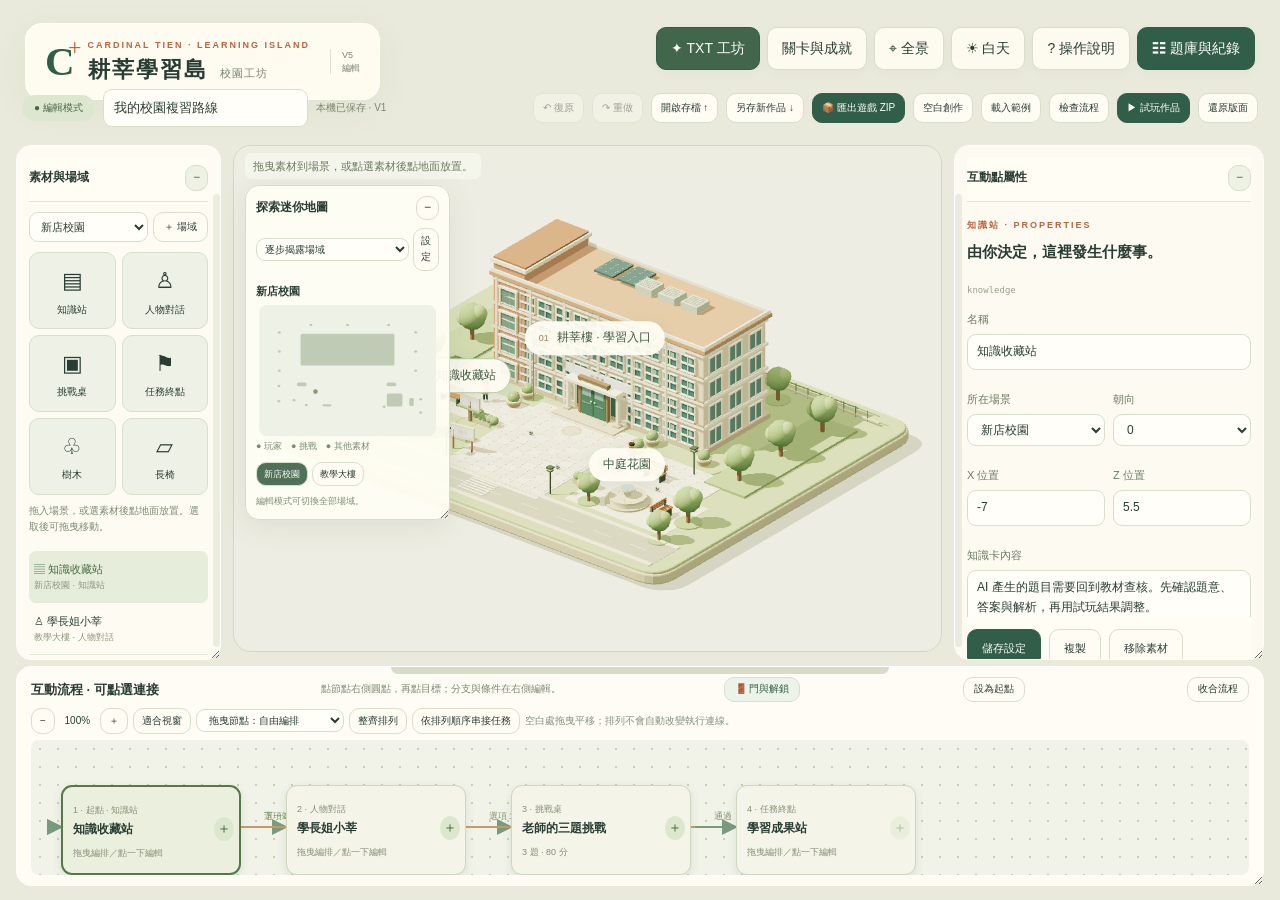
==== index.html @ d15664de "Publish V5 editor with 3D doors, TXT workshop and offline student ZIP export" ====
<!doctype html><html lang="zh-Hant"><head><meta charset="utf-8"><meta name="viewport" content="width=device-width,initial-scale=1"><meta name="theme-color" content="#e9eadb"><title>耕莘學習島 · 互動編輯器 V5</title><link rel="stylesheet" href="style.css?v=5.0"><script type="importmap">{"imports":{"three":"./vendor/three.module.js"}}</script><link rel="stylesheet" href="author.css?v=5.0"><link rel="stylesheet" href="workshop.css?v=5.0"><link rel="stylesheet" href="studio.css?v=5.0"></head><body>
<div id="world" aria-label="可探索的立體校園"></div><div id="loading"><div class="load-logo">C<span>+</span></div><p>正在打開你的校園…</p><small>建構場景、光影與學習空間</small></div>
<header class="brand glass"><span class="emblem">C<span>+</span></span><div><p class="eyebrow">CARDINAL TIEN · LEARNING ISLAND</p><h1>耕莘學習島<span>校園工坊</span></h1></div><span class="version">V5<br>編輯</span></header>
<div class="top-tools"><button id="openTxtTop" class="primary">✦ TXT 工坊</button><button id="openJourney">關卡與成就</button><button id="home" title="重設鏡頭">⌖ <span>全景</span></button><button id="day" title="切換白天與黃昏">☀ <span>白天</span></button><button id="help">? <span>操作說明</span></button><button id="togglePanel" class="dark">☷ <span>題庫與紀錄</span></button></div>
<div class="scene-title"><span id="placeCode">01 / XINDIAN CAMPUS</span><h2 id="placeTitle">在熟悉的校園，<br>發現新的自己。</h2><p id="placeNote">走進耕莘樓，開始今天的三題挑戰。</p></div>
<div id="labels" aria-hidden="true"></div>
<section class="mission glass"><div class="mission-top"><span class="eyebrow">TODAY’S QUEST</span><span class="dot"></span><small id="saveState">本機保存</small></div><h3 id="missionTitle">第一站 · 耕莘樓</h3><p id="missionText">移動到校舍前的入口光圈，進入學習空間。</p><div class="steps"><span id="step1" class="on">01 探索</span><i></i><span id="step2">02 練習</span><i></i><span id="step3">03 回饋</span></div><button id="navigate" class="primary wide">帶我到校舍入口 <span>↗</span></button><div id="indoorStops" class="row hidden" style="margin-top:8px"><button id="goSenior">前往學長姐</button><button id="goShelf">前往收藏櫃</button></div></section>
<div class="bottom-bar glass"><span id="worldStatus"><b class="green-dot"></b> 校園廣場</span><span class="desktop">點地面移動 · 拖曳旋轉 · 滾輪縮放</span><button id="back" class="hidden">← 返回校園</button><button id="focusPlayer" title="跟隨人物">◎ 跟隨</button></div>
<div class="scene-disclaimer">新店校區風格化示意 · 校舍外觀與室內非實測重建</div>
<div class="dpad" aria-label="方向控制"><button data-dir="up" aria-label="往前走">↑</button><div><button data-dir="left" aria-label="往左走">←</button><button data-dir="down" aria-label="往後走">↓</button><button data-dir="right" aria-label="往右走">→</button></div></div>
<div id="interaction" class="glass hidden"><div><span class="eyebrow" id="interactType">CAMPUS ENTRANCE</span><h3 id="interactTitle">耕莘樓</h3><p id="interactDesc">準備開始今天的學習？</p></div><button id="interact" class="primary">進入學習空間 →</button></div>
<aside id="panel" class="hidden"><div class="panel-head"><div><p class="eyebrow">YOUR LEARNING STUDIO</p><h2>讓知識，有自己的模樣。</h2></div><button id="closePanel" aria-label="關閉題庫工坊">×</button></div><div class="tabs"><button data-tab="bank" class="active">我的題庫</button><button data-tab="import">匯入資料</button><button data-tab="records">學習紀錄</button></div>
<div class="panel-content"><section data-page="bank"><div class="bank-summary"><span><strong id="qCount">3</strong> 道收藏題目</span><small id="revision">VERSION 1</small></div><div class="note">題庫與試玩共用資料。TXT 工坊可指定各關題庫範圍、題數與成就；不足時會提醒補齊。</div><div class="row"><button id="addQuestion" class="primary">＋ 新增題目</button><button id="exportBank">匯出題庫 JSON</button></div><div id="questions"></div><div class="settings"><h3>挑戰設定</h3><label class="check"><input type="checkbox" id="allowHints" checked> 開放學長姐提示</label><label>通關分數<select id="passing"><option>60</option><option selected>80</option><option>100</option></select></label><label>出題難度<select id="level"><option value="0">全部題目</option><option value="1">1 · 概念辨識</option><option value="2">2 · 情境應用</option><option value="3">3 · 綜合判斷</option></select></label><small>每個挑戰點的題數、難度與門檻請在場景屬性設定。</small></div><button id="exportAll" class="wide">下載題庫與答題紀錄</button><label class="upload" for="restoreFile">還原題庫與答題紀錄<small>題庫與答題專用；場景與流程請用左側完整作品 JSON</small><input type="file" id="restoreFile" accept=".json"></label></section>
<section data-page="import" class="hidden"><h3>帶上你自己的教材。</h3><p class="muted">匯入題庫文字、JSON、DOCX 或文字型 PDF，先預覽確認，再加入或替換。</p><label class="upload" for="importFile"><span>↥</span>選擇檔案<small>TXT · JSON · DOCX · 文字型 PDF ／ 最大 15 MB</small><input type="file" id="importFile" accept=".txt,.json,.docx,.pdf"></label><label>貼上題庫或擷取文字<textarea id="rawText" placeholder="題目：…&#10;A. …&#10;B. …&#10;C. …&#10;D. …&#10;答案：B&#10;解析：…&#10;提示：…&#10;難度：1&#10;來源：教材第幾頁"></textarea></label><div class="row"><button id="parse" class="primary">解析並預覽</button><button id="fillSample">格式範例</button><button id="copyPrompt">AI 命題指令</button></div><p id="importMessage" role="status"></p><div class="note">只擷取文字，不會自動理解任意講義。可把教材與命題指令貼到 Gemini／ChatGPT，查核結果後再匯入。本版未連 AI API；中文 [題目] TXT 可直接讀取。掃描 PDF 需先 OCR。</div><div id="importPreview"></div><div id="importActions" class="hidden"><label>加入方式<select id="importMode"><option value="append">保留原題並加入</option><option value="replace">替換目前題庫（保留歷程）</option></select></label><button id="applyImport" class="primary wide">確認匯入</button></div></section>
<section data-page="records" class="hidden"><h3>每一次練習，都有留下。</h3><p class="muted">顯示目前作品的逐題結果、來源與提示使用。歷史回合保留當時題目版本；其他作品歷程仍在完整備份中。</p><button id="exportCSV">下載逐題紀錄 CSV</button><div id="records"></div><div class="note">紀錄只存本機瀏覽器，尚未連接 Google 試算表；請定期下載完整備份。</div></section></div></aside>
<dialog id="welcome"><button class="dialog-close" id="closeHelp" aria-label="關閉操作說明">×</button><span class="eyebrow">WELCOME TO YOUR CAMPUS</span><h2>把複習，變成一場探索。</h2><p>這是一段立體校園試玩：走進一棟校舍、向學長姐求助，再完成自己的三題挑戰。</p><div class="help-grid"><div><b>01　移動</b><p>點選地面，人物會繞開校舍與障礙物。也可用方向鍵或 WASD。</p></div><div><b>02　探索</b><p>走近入口或互動點，按畫面按鈕或 E 鍵開始互動。</p></div><div><b>03　創作</b><p>打開「題庫工坊」，匯入或修改題目，再回場景試玩。</p></div><div><b>04　看見成果</b><p>逐題查看解析，完成後取得成績與學習紀錄。</p></div></div><p class="muted small">滑鼠拖曳可旋轉，滾輪縮放。範例題為 AI 學習素養示範，非正式護理評量。校舍為風格化示意，尚未加入現況照片。</p><button id="begin" class="primary wide">開始探索校園 →</button></dialog>
<dialog id="quizDialog"><div id="quizContent"></div></dialog>
<dialog id="questionDialog"><button id="cancelQuestion" class="dialog-close" aria-label="取消編輯">×</button><span class="eyebrow">QUESTION WORKSHOP</span><h2>編輯一份好問題。</h2><form id="questionForm"><label>題庫分類<input id="editBank" maxlength="100" value="未分類"></label><label>題目<textarea id="editText" required></textarea></label><div id="editOptions" class="options-grid"></div><div class="options-grid"><label>正確答案<select id="editAnswer"><option>A</option><option>B</option><option>C</option><option>D</option></select></label><label>難度<select id="editDifficulty"><option value="1">1 · 概念辨識</option><option value="2">2 · 情境應用</option><option value="3">3 · 綜合判斷</option></select></label></div><label>答案解析<textarea id="editExplanation" required></textarea></label><label>學長姐提示<input id="editHint"></label><label>教材來源／頁碼<input id="editSource"></label><p id="editError" role="status" class="error"></p><button class="primary wide" type="submit">儲存題目</button></form></dialog>
<div id="toast" role="status" class="hidden"></div>
<script type="module" src="ui.js?v=5.0"></script></body></html>
---- style.css ----
@import url('data:text/css,');
:root{--ink:#293d34;--green:#315e48;--sage:#a8b896;--paper:#fffcf4;--line:#dce0d0;--muted:#788272;--orange:#b86541}*{box-sizing:border-box}body{margin:0;background:#e9eadb;color:var(--ink);font:14px/1.65 'Segoe UI','Microsoft JhengHei',sans-serif;overflow:hidden}button,input,select,textarea{font:inherit}button{border:1px solid #d8ddcc;background:var(--paper);color:var(--ink);padding:9px 14px;border-radius:10px;cursor:pointer;transition:background .18s,transform .18s}button:hover{background:#e9efdf;transform:translateY(-1px)}button:disabled{opacity:.4;cursor:default;transform:none}button:focus-visible{outline:3px solid #d99858;outline-offset:3px}.primary,.dark{background:var(--green);color:#fff;border-color:var(--green)}.primary:hover,.dark:hover{background:#244633}.wide{width:100%;display:flex;justify-content:space-between;align-items:center}.hidden{display:none!important}.glass{background:#fffcf2ed;border:1px solid #ffffffb0;box-shadow:0 8px 40px #3046300d;backdrop-filter:blur(16px)}#world{position:fixed;inset:0}#world canvas{width:100%;height:100%;display:block;touch-action:none}header.brand{position:absolute;top:23px;left:25px;display:flex;align-items:center;gap:13px;padding:15px 19px;border-radius:17px}.emblem{font:700 41px Georgia,serif;color:var(--green);position:relative;line-height:1}.emblem span{font:24px Georgia;position:absolute;right:-7px;top:-7px;color:var(--orange)}h1{font-size:22px;line-height:1.3;letter-spacing:2px;margin:3px 0 0}h1>span{font-size:11px;font-weight:400;letter-spacing:1px;margin-left:12px;color:var(--muted)}h2{font-size:27px;line-height:1.5;margin:12px 0 18px;letter-spacing:.5px}h3{font-size:18px;margin:10px 0}p{margin:8px 0 15px}.eyebrow{font:600 9px/1.5 'Segoe UI',sans-serif;letter-spacing:2px;color:var(--orange);margin:0}.version{font-size:9px;line-height:1.4;color:var(--muted);border-left:1px solid var(--line);padding-left:11px;margin-left:7px}.top-tools{position:absolute;right:25px;top:27px;display:flex;gap:7px}.top-tools button{box-shadow:0 3px 12px #243d2b08;background:#fffcf1ed}.top-tools button.dark{background:var(--green)}.scene-title{position:absolute;left:32px;top:145px;pointer-events:none}.scene-title>span{font:600 10px/1.5 monospace;letter-spacing:2px;color:#849077}.scene-title h2{font-size:30px;line-height:1.5;margin:12px 0 10px;font-weight:500;letter-spacing:3px;text-shadow:0 2px 15px #f9faeb}.scene-title p{color:#6c7e66;font-size:12px}.mission{position:absolute;bottom:105px;left:26px;width:270px;padding:19px;border-radius:16px}.mission-top{display:flex;align-items:center;gap:5px}.mission-top .eyebrow{flex:1}.mission-top small{font-size:10px;color:var(--muted)}.dot,.green-dot{width:5px;height:5px;border-radius:50%;background:#78986b;display:inline-block}.mission h3{font-size:17px;letter-spacing:1px}.mission p{font-size:12px;color:#7e8777;margin-bottom:16px}.steps{display:flex;align-items:center;gap:5px;margin-bottom:17px;font-size:10px;color:#a3ab99}.steps i{height:1px;background:var(--line);flex:1}.steps .on{color:var(--green);font-weight:700}.bottom-bar{position:absolute;bottom:27px;left:50%;transform:translateX(-50%);border-radius:50px;padding:6px 9px 6px 18px;display:flex;align-items:center;gap:17px;white-space:nowrap;font-size:11px}.bottom-bar .desktop{color:var(--muted)}.bottom-bar button{border:0;border-radius:40px;padding:6px 12px;background:#e9eddd;font-size:11px}.scene-disclaimer{position:absolute;bottom:7px;left:27px;color:#76836e;font-size:9px}.label{position:absolute;transform:translate(-50%,-100%);pointer-events:none;white-space:nowrap;background:#fffdf4ee;padding:7px 14px;border-radius:30px;font-size:12px;box-shadow:0 4px 15px #36543c15;color:#3c5842;transition:opacity .3s}.label small{font-size:9px;color:#9b8361;margin-right:5px}.label .status{width:5px;height:5px;border-radius:50%;background:#c99459;display:inline-block;margin-right:6px}#interaction{position:absolute;bottom:100px;left:50%;transform:translateX(-30%);display:flex;align-items:center;gap:25px;padding:16px 22px;border-radius:16px;max-width:600px}#interaction h3{margin:3px 0}#interaction p{font-size:12px;color:var(--muted);margin:0}#interaction button{white-space:nowrap}.dpad{position:absolute;bottom:109px;right:26px;display:flex;flex-direction:column;align-items:center;gap:4px}.dpad div{display:flex;gap:4px}.dpad button{width:37px;height:35px;padding:0;background:#fffcf2b0;color:#667c5f;border-color:#ffffff70}.dpad>button{margin-bottom:0}#panel{position:absolute;right:15px;top:88px;bottom:88px;width:405px;border:1px solid #fff;border-radius:19px;background:#fffcf6f7;backdrop-filter:blur(22px);box-shadow:0 15px 75px #203e2c26;display:flex;flex-direction:column;z-index:5}.panel-head{display:flex;align-items:flex-start;justify-content:space-between;padding:23px 23px 12px}.panel-head h2{font-size:20px;margin:7px 0}.panel-head button{border:0;font-size:23px;line-height:1;padding:0;background:transparent}.tabs{display:flex;border-bottom:1px solid var(--line);margin:0 23px}.tabs button{flex:1;border:0;border-radius:0;padding:10px 0;background:transparent;color:var(--muted);font-size:12px}.tabs button.active{color:var(--green);border-bottom:2px solid var(--green);font-weight:700}.panel-content{padding:21px 23px;overflow-y:auto;flex:1;scrollbar-width:thin}.bank-summary{display:flex;justify-content:space-between;align-items:center;margin:0 0 16px}.bank-summary strong{font:32px Georgia,serif}.bank-summary small{font:9px monospace;color:#9c927c}.note{padding:12px 14px;border-radius:10px;background:#eff1e5;font-size:11px;color:#7a836e;margin:14px 0;line-height:1.8}.row{display:flex;gap:8px;flex-wrap:wrap;align-items:center}.row button{font-size:12px}.question-card{padding:17px 0;border-bottom:1px solid var(--line)}.question-card .number{font:italic 16px Georgia,serif;color:var(--orange);margin-right:8px}.question-card b{font-size:13px;font-weight:600}.question-card p{font-size:11px;color:var(--muted);margin:8px 0}.question-card button{padding:3px 9px;border:0;background:#eff0e6;font-size:10px}.tag{font-size:9px;background:#e8eddd;border-radius:12px;padding:2px 7px;display:inline-block;color:#718263}.settings{padding:15px 0}.settings h3{font-size:15px}.settings small{font-size:10px;color:var(--muted);display:block;margin:12px 0}label{display:block;font-size:12px;color:#6b7962;margin:12px 0}input:not([type=checkbox]),textarea,select{display:block;width:100%;padding:10px 12px;border:1px solid #d8decc;border-radius:9px;background:#fffef9;color:var(--ink);margin-top:6px;outline:none}input:focus,textarea:focus,select:focus{border-color:#7f9c74}textarea{min-height:135px;resize:vertical}.check{display:flex;gap:8px;align-items:center}input[type=checkbox]{accent-color:var(--green)}.muted{color:var(--muted)}.small{font-size:11px}.upload{display:flex;flex-direction:column;align-items:center;border:1px dashed #becab0;border-radius:13px;padding:19px;cursor:pointer;background:#f5f6ed;color:var(--green)}.upload>span{font-size:25px}.upload small{font-size:10px;color:var(--muted);margin-top:3px}.upload input{width:100%;font-size:10px;margin-top:10px}.error{color:#ad593f}#importMessage{font-size:12px;color:var(--orange)}.record{padding:16px 0;border-bottom:1px solid var(--line)}.record strong{font:30px Georgia}.record summary{cursor:pointer;color:var(--green);font-size:11px}.record p{font-size:11px}.record small{color:var(--muted)}dialog{border:1px solid #fff6;border-radius:23px;padding:34px;background:var(--paper);color:var(--ink);width:min(650px,94vw);max-height:90vh;box-shadow:0 20px 100px #29493433;overflow:auto}dialog::backdrop{background:#213f344d;backdrop-filter:blur(6px)}.dialog-close{position:absolute;right:20px;top:16px;font-size:23px;line-height:1;border:0;padding:4px;background:transparent}#welcome h2{font-size:30px;margin-top:14px}#welcome>p{color:#76806e;font-size:13px}.help-grid{display:grid;grid-template-columns:1fr 1fr;gap:13px;margin:24px 0}.help-grid div{padding:14px;border-radius:12px;background:#eff1e5}.help-grid b{font-size:13px}.help-grid p{font-size:11px;color:var(--muted);margin-bottom:0}.options-grid{display:grid;grid-template-columns:1fr 1fr;gap:12px}#questionDialog h2{font-size:24px}#questionDialog textarea{min-height:78px}.quiz-top{display:flex;align-items:center;justify-content:space-between}.quiz-top button{padding:4px 9px;font-size:11px}.quiz-progress{display:flex;gap:6px;margin:17px 0 25px}.quiz-progress span{height:3px;background:#e3e7d8;flex:1;border-radius:3px}.quiz-progress span.on{background:#83a374}#quizContent h2{font-size:23px}.answer{display:flex;align-items:center;gap:14px;width:100%;text-align:left;margin:10px 0;padding:14px 16px;background:#fffef9;border-color:#dfe3d4}.answer .letter{display:flex;align-items:center;justify-content:center;flex-shrink:0;width:29px;height:29px;background:#eff1e7;border-radius:7px;font-size:12px}.answer.selected{border-color:var(--green);background:#e9efdf}.answer.is-correct{border-color:#739764;background:#e6efdf}.answer.is-wrong{border-color:#c49072;background:#f9eee4}.feedback{padding:15px 17px;border-radius:12px;background:#eaf0df;margin:17px 0;font-size:13px}.feedback small{display:block;margin-top:9px;color:var(--muted)}.hint-box{padding:12px;border-left:2px solid #c08b53;background:#f4f0df;font-size:12px;margin:12px 0}.score{font:86px/1.15 Georgia,serif;color:var(--green);text-align:center;margin:22px 0 10px}.score small{font:16px 'Segoe UI';margin-left:8px}.result-title{text-align:center}.result-meta{display:flex;justify-content:center;gap:20px;color:var(--muted);font-size:12px;margin-bottom:20px}#toast{position:fixed;bottom:30px;left:50%;transform:translateX(-50%);background:#294b3f;color:white;border-radius:12px;padding:12px 22px;max-width:90vw;box-shadow:0 8px 40px #243f2d33;z-index:30;font-size:13px}#loading{position:fixed;inset:0;background:#e9eadb;display:flex;flex-direction:column;align-items:center;justify-content:center;z-index:50;transition:opacity .5s}.load-logo{font:80px Georgia;color:var(--green)}.load-logo span{font-size:40px;color:var(--orange)}#loading small{color:var(--muted);font-size:11px}#loading p{letter-spacing:3px}body.panel-open .top-tools{right:25px}body.panel-open .label{opacity:0}.webgl-error{max-width:500px;padding:30px;background:var(--paper);border-radius:20px}a{color:var(--green)}@media(min-width:1500px){.scene-title{top:160px}.mission{bottom:125px}}@media(max-width:1000px){header.brand{left:15px;top:15px;padding:12px}.eyebrow{letter-spacing:1px}h1{font-size:19px}h1>span{display:none}.top-tools{top:20px;right:15px}.top-tools button{padding:8px 10px}.scene-title{left:23px;top:120px}.scene-title h2{font-size:24px}.scene-title p{max-width:160px}.mission{left:15px;bottom:100px;width:235px;padding:15px}.bottom-bar .desktop{display:none}#interaction{left:50%;transform:translateX(-10%);max-width:460px;gap:15px}.scene-disclaimer{font-size:8px;left:15px}}@media(max-width:650px){header.brand{gap:9px;top:12px;left:12px;padding:11px 13px}.brand .eyebrow{font-size:7px}.emblem{font-size:32px}.emblem span{font-size:18px}h1{font-size:17px}.version{display:none}.top-tools{top:92px;left:12px;right:auto;gap:5px}.top-tools button{padding:7px 11px;font-size:12px}.scene-title{top:148px;left:17px}.scene-title h2{font-size:22px;line-height:1.4;margin-top:8px}.scene-title p{display:none}.scene-title>span{font-size:8px}.mission{bottom:87px;width:206px;padding:13px}.mission h3{font-size:14px}.mission p{font-size:10px;margin-bottom:9px}.mission .steps{font-size:8px;margin-bottom:10px}.mission .primary{font-size:11px;padding:7px 9px}.mission-top small{font-size:8px}.mission-top .eyebrow{font-size:8px}.bottom-bar{bottom:25px;gap:10px;padding:5px 7px 5px 12px}.bottom-bar button{font-size:10px;padding:5px 8px}.scene-disclaimer{bottom:5px;font-size:7px}.dpad{bottom:95px;right:15px}#interaction{bottom:275px;left:12px;right:12px;transform:none;max-width:none;padding:13px 15px;gap:10px;justify-content:space-between}#interaction h3{font-size:14px}#interaction p{font-size:10px}#interaction .eyebrow{font-size:8px}#interaction button{font-size:11px;padding:9px}#panel{left:8px;right:8px;top:145px;bottom:15px;width:auto}.panel-head{padding:17px}.panel-head h2{font-size:18px}.tabs{margin:0 17px}.panel-content{padding:15px 17px}.help-grid{gap:8px}.help-grid div{padding:10px}dialog{padding:25px 21px}#welcome h2{font-size:23px}.options-grid{gap:8px}.label{font-size:10px;padding:5px 10px}.scene-title{pointer-events:none}body.panel-open .mission,body.panel-open .scene-title,body.panel-open .dpad{visibility:hidden}}

@media(max-width:650px) and (max-height:650px){.scene-title{top:145px}.scene-title h2{display:none}.mission{width:182px;bottom:87px;padding:11px}.mission-top .eyebrow{font-size:7px}.mission h3{font-size:12px;margin:5px 0 8px}.mission p,.mission .steps{display:none}.mission .primary{font-size:10px}.mission #indoorStops{gap:4px}.mission #indoorStops button{padding:4px;font-size:9px}#interaction{bottom:235px;padding:10px}.dpad{right:10px;bottom:96px}.dpad button{width:30px;height:30px}.scene-disclaimer{max-width:92vw;line-height:1.1}}
---- author.css ----
body.editing #world{left:215px;right:380px;top:127px;bottom:220px;border:1px solid #d0d8c2;border-radius:18px;overflow:hidden;background:#e9eadb}body.editing .mission,body.editing .scene-title,body.editing .bottom-bar,body.editing .dpad,body.editing .scene-disclaimer{display:none}body.editing #interaction{display:none!important}.author-bar{position:absolute;top:89px;left:22px;right:22px;height:39px;display:flex;align-items:center;gap:8px}.author-bar input{width:240px;font-size:13px;padding:7px 10px;margin:0}.author-bar small{color:#7c886f;font-size:10px}.author-bar .spacer{flex:1}.author-bar button{font-size:11px;padding:7px 11px}.mode-chip{font-size:10px;border-radius:20px;padding:5px 12px;background:#dde7d0;color:#486747;white-space:nowrap}.author-left,.author-inspector{position:absolute;top:140px;bottom:220px;background:#fffdf4ed;border:1px solid #fff;border-radius:15px;overflow:auto;padding:17px;scrollbar-width:thin}.author-left{left:20px;width:180px}.author-inspector{right:20px;width:345px;padding:20px}.author-left h3,.author-inspector h3{font-size:15px;margin:5px 0 12px}.palette{display:grid;grid-template-columns:1fr 1fr;gap:6px}.palette button{font-size:10px;padding:10px 3px;background:#eef1e5;display:flex;flex-direction:column;align-items:center;gap:2px}.palette button.active{border:2px solid #4e7551;background:#e0ead4}.palette b{font-size:22px;font-weight:400}.author-left p{font-size:10px;color:#7d8874}.entity-list{margin-top:15px}.entity-list button{display:block;width:100%;text-align:left;border:0;border-bottom:1px solid #e4e8d9;border-radius:0;font-size:11px;padding:9px 5px;background:transparent}.entity-list button.active{background:#e6edda;border-radius:7px;color:#436c43}.entity-list small{font-size:9px;display:block;color:#8d957e}.author-inspector label{font-size:11px;margin:10px 0}.author-inspector input,.author-inspector textarea,.author-inspector select{font-size:12px;padding:7px 9px}.author-inspector textarea{min-height:85px}.author-inspector .pair{display:grid;grid-template-columns:1fr 1fr;gap:8px}.author-inspector .triple{display:grid;grid-template-columns:1fr 1fr 1fr;gap:7px}.inspector-actions{display:flex;gap:8px;position:sticky;bottom:-20px;background:#fffdf4;padding:12px 0 0;margin-top:15px}.inspector-actions button{font-size:11px}.choice-editor{border:1px solid #dce4cf;border-radius:10px;padding:10px;margin:10px 0;background:#f5f6ed}.choice-editor .row{justify-content:space-between}.choice-editor button{padding:2px 8px;font-size:10px}.requirement-list{max-height:130px;overflow:auto;background:#f0f3e7;padding:8px;border-radius:8px}.requirement-list label{display:flex;align-items:center;gap:7px;margin:4px}.author-flow{position:absolute;bottom:19px;left:20px;right:20px;height:185px;border:1px solid white;border-radius:15px;background:#fffdf4f0;overflow:hidden;padding:13px 18px}.flow-heading{display:flex;align-items:center;justify-content:space-between;gap:8px}.flow-heading h3{font-size:13px;margin:0}.flow-heading small{font-size:10px;color:#7e8974}.flow-heading button{font-size:10px;padding:3px 10px}.flow-scroll{overflow:auto;margin-top:8px;height:128px;position:relative;scrollbar-width:thin}.flow-track{position:relative;min-height:120px}.flow-track svg{position:absolute;top:0;left:0;pointer-events:none}.flow-node{position:absolute;top:14px;width:174px;height:88px;background:#f4f4e9;border:1px solid #cdd7bd;border-radius:11px;padding:10px;cursor:pointer;overflow:hidden}.flow-node.active{border:2px solid #57784b;background:#eaf0dd}.flow-node b{display:block;font-size:12px;white-space:nowrap;overflow:hidden;text-overflow:ellipsis}.flow-node small{font-size:9px;color:#859075}.flow-node .node-port{position:absolute;right:5px;top:30px;width:20px;height:24px;padding:0;border:0;background:#dce7cd;border-radius:50%;color:#416644}.flow-node .node-port:hover{background:#9db788}.author-placeholder{font-size:12px;line-height:1.9;color:#7e8874}.editor-only{}.play-only.hidden{}.author-checks{margin-top:10px;font-size:11px}.author-checks .error{background:#f8eee1;padding:8px;border-radius:7px}.author-checks .warn{background:#f2f1da;padding:8px;border-radius:7px}.play-task-list{max-height:130px;overflow:auto}.play-task-list button{display:block;width:100%;padding:5px;text-align:left;font-size:10px;border:0;border-bottom:1px solid #e4e8d8;background:transparent;border-radius:0}.play-task-list .current{color:#375f42;font-weight:700}.author-play-buttons{position:absolute;top:94px;right:25px;display:flex;gap:8px;z-index:3}.author-play-buttons button{font-size:12px}.note-pad{min-height:180px!important}.history-entry{padding:10px 0;border-bottom:1px solid #dde3d1;font-size:11px}.author-inspector .node-id{font:9px monospace;color:#9a9f8c}.unsaved{color:#b17d43!important}.author-prompt{min-height:260px}.status-line{position:absolute;left:230px;top:140px;font-size:11px;color:#6c7d60;pointer-events:none;z-index:2}.builder-banner{background:#edf0df;border-radius:10px;padding:12px;font-size:12px;line-height:1.9}.editor-scene-tabs{display:flex;gap:5px;margin:10px 0}.editor-scene-tabs button{font-size:10px;padding:6px 10px}.editor-scene-tabs .active{background:#43664a;color:white}.author-file{font-size:10px;margin-top:8px}.author-file input{font-size:10px}.requirement-list input{width:auto}.flow-link-label{font-size:9px;fill:#80946a}.author-left .wide{font-size:10px;padding:7px;margin-top:7px}@media(max-width:1050px){body.editing #world{left:180px;right:315px}.author-left{width:150px;padding:12px}.author-inspector{width:285px;padding:15px}.author-bar input{width:190px}.author-bar small{display:none}.status-line{left:190px}.author-bar{gap:5px}}@media(max-width:750px){body.editing{overflow:auto;min-height:100vh}body.editing #world{left:10px;right:10px;top:205px;bottom:auto;height:340px;position:absolute}.author-bar{top:139px;left:12px;right:12px;height:auto;flex-wrap:wrap}.author-bar input{width:calc(100% - 100px)}.author-bar .spacer{display:none}.author-bar button{font-size:10px}.author-left{left:10px;right:10px;top:555px;bottom:auto;width:auto;max-height:none;position:absolute}.palette{grid-template-columns:repeat(6,1fr)}.palette button{padding:5px;font-size:9px}.palette b{font-size:19px}.entity-list{display:flex;overflow:auto;gap:5px;margin-top:8px}.entity-list button{flex:0 0 125px}.author-inspector{left:10px;right:10px;top:850px;bottom:auto;width:auto;max-height:none;position:absolute;padding:18px}.author-flow{position:absolute;top:660px;bottom:auto;left:10px;right:10px;height:180px}.author-left .author-file,.author-left .wide,.author-left>p,.author-left>h3{display:none}.author-left .editor-scene-tabs{margin:0 0 8px}.status-line{left:20px;top:218px;max-width:85vw;font-size:10px}.author-play-buttons{top:141px;left:12px;right:auto}.author-play-buttons button{font-size:10px;padding:6px 10px}.mission{max-height:calc(100vh - 300px);overflow:auto}#studioDialog{width:95vw}}

body.editing .label[data-author-entity]{pointer-events:auto;cursor:grab;border:1px solid #b6c8a2}body.editing .label[data-author-entity]:active{cursor:grabbing}
---- workshop.css ----
#txtDialog{width:min(1120px,95vw);max-width:1120px;max-height:90vh;padding:28px 32px;border:1px solid #d5dccb;border-radius:24px;background:#f8f7ef;color:#304c40;box-shadow:0 28px 100px #203c3850;overflow:auto}#txtDialog::backdrop{background:#203b386b;backdrop-filter:blur(5px)}.txt-heading{display:flex;justify-content:space-between;align-items:flex-start;gap:20px}.txt-heading h2{font-size:27px;margin:6px 0 12px}.txt-heading>button{font-size:24px}.txt-tabs{display:flex;gap:8px;padding:12px 0 20px;border-bottom:1px solid #dde2d6;margin-bottom:22px;flex-wrap:wrap}.txt-tabs .active{background:#365d49;color:white}.txt-two{display:grid;grid-template-columns:1fr 1fr;gap:30px}.txt-source{min-height:260px;max-height:440px;font:13px/1.8 Consolas,'Microsoft JhengHei',monospace;resize:vertical;white-space:pre-wrap}.txt-form-grid{display:grid;grid-template-columns:1fr 1fr;gap:10px 20px}.txt-empty{padding:32px 20px;background:#eeeee2;border:1px dashed #bac7ad;border-radius:16px;line-height:1.9}.example-list{display:grid;gap:7px;margin-bottom:16px}.example-list>div{display:flex;align-items:center;gap:8px}.example-list button{flex:1;text-align:left;font-size:12px}.example-list a{white-space:nowrap;color:#416b54;font-size:12px}.txt-preview{padding:18px;border:1px solid #d5ddce;border-radius:16px;background:white}.txt-preview li{margin:10px 0}.txt-preview details{border-top:1px solid #e1e5db;padding:9px 0}.txt-warning{background:#f4e9cf;color:#785d2e;padding:12px;border-radius:10px;font-size:12px;line-height:1.8}.txt-status{color:#3d6850;white-space:pre-wrap;line-height:1.7;font-size:13px}.txt-footer{position:sticky;bottom:-28px;background:#f8f7eff5;border-top:1px solid #d5ddce;padding:18px 0 8px;display:flex;gap:10px;flex-wrap:wrap;margin-top:22px}#txtDialog fieldset{border:1px solid #d8dfce;border-radius:14px;margin:16px 0;padding:16px;background:#fffdf5}#txtDialog legend{font-weight:700;padding:0 8px}#txtDialog label{display:block;margin:10px 0}#txtDialog .check{display:flex}#txtDialog input:not([type=checkbox]):not([type=file]),#txtDialog select,#txtDialog textarea{box-sizing:border-box;width:100%}#txtDialog h3{margin:10px 0 16px}.stage-cards{display:grid;grid-template-columns:repeat(3,1fr);gap:14px;margin:24px 0}.stage-card{padding:20px;border-radius:18px;background:#e7edde;border:1px solid #c6d2bb}.stage-card.locked{background:#eeece4;border-style:dashed;color:#7c8378}.stage-card h3{margin:12px 0}.achievement-grid{display:grid;grid-template-columns:repeat(3,1fr);gap:12px}.achievement{padding:16px;border:1px solid #d7ddce;border-radius:13px;background:#eeeee8;color:#767e72}.achievement.earned{background:#f6e6b9;border-color:#d8b76b;color:#71562d}.achievement p{font-size:12px}.author-left #txtWorkshop{margin-top:12px}.author-left{overflow:auto}.label.txt-locked{filter:grayscale(1);opacity:.55}body[data-theme="海洋藍"] .primary{background:#376879}body[data-theme="暖橘"] .primary{background:#a76742}body[data-theme="海洋藍"] #txtDialog .stage-card:not(.locked){background:#dfebed}body[data-theme="暖橘"] #txtDialog .stage-card:not(.locked){background:#f2e5d6}@media(max-width:800px){#txtDialog{padding:20px;width:96vw}.txt-two,.stage-cards,.achievement-grid{grid-template-columns:1fr}.txt-form-grid{grid-template-columns:1fr}.txt-footer{bottom:-20px}.author-play-buttons{max-width:95vw;flex-wrap:wrap}}

@media(max-width:750px){.top-tools{display:flex;flex-wrap:wrap;max-width:calc(100vw - 24px);top:82px;gap:4px}.top-tools button{padding:6px 8px;font-size:11px}.author-bar{top:169px}body.editing #world{top:260px}.author-left{top:610px}.author-inspector{top:1170px}.author-flow{top:1960px}.status-line{display:none}body.editing{min-height:2200px}.author-play-buttons{top:166px;left:12px;right:12px;gap:4px}.author-play-buttons button{font-size:10px;padding:5px 7px}.scene-title{top:230px}.mission{bottom:87px}}
---- studio.css ----
:root{--studio-left:205px;--studio-right:310px;--studio-flow:220px}.author-left,.author-inspector,.author-flow{box-sizing:border-box;resize:both;min-width:165px;max-width:40vw;min-height:95px;overflow:auto}.author-left,.author-inspector{top:145px;bottom:auto;height:calc(100vh - 165px - var(--studio-flow));max-height:calc(100vh - 165px - var(--studio-flow));padding:12px}.author-left{left:16px}.author-inspector{right:16px}.author-left>h3{display:none}.panel-grip{display:flex;align-items:center;justify-content:space-between;position:sticky;top:-12px;background:#fffdf4f2;padding:7px 0 10px;z-index:5;font-size:12px;border-bottom:1px solid #e0e5d5;margin-bottom:10px}.panel-grip button{padding:2px 7px}.panel-folded{min-width:44px!important;max-width:44px!important;min-height:44px!important;height:44px!important;padding:6px!important;resize:none!important;overflow:hidden}.panel-folded>:not(.panel-grip){display:none}.panel-folded .panel-grip{margin:0;padding:0;border:0;position:static}.panel-folded .panel-grip b{display:none}.author-flow{left:16px;right:auto;bottom:14px;top:auto;width:calc(100vw - 32px);max-width:calc(100vw - 32px);max-height:55vh;min-width:260px;min-height:130px;padding:10px 14px;display:flex;flex-direction:column;gap:6px;background:#fffdf6f5}.flow-heading{flex:none;min-height:23px}.flow-heading small{max-width:40%;overflow:hidden;white-space:nowrap;text-overflow:ellipsis}.flow-folded{height:44px!important;min-height:44px;resize:none;overflow:hidden}.flow-folded #flowTools,.flow-folded .flow-scroll{display:none}#flowTools{display:flex;align-items:center;gap:5px;flex-wrap:wrap;flex:none}#flowTools button,#flowTools select{font-size:10px;padding:4px 8px;margin:0;width:auto}#flowTools small{font-size:10px;color:#83917e}#flowZoomValue{font-size:10px;width:35px;text-align:center}.flow-scroll{flex:1;min-height:60px;height:auto;margin:0;cursor:grab;background-color:#f1f3e9;background-image:radial-gradient(#c6cfba 1px,transparent 1px);background-size:18px 18px;overflow:auto;touch-action:none;border-radius:8px}.flow-scroll:active{cursor:grabbing}.flow-track{position:relative;min-height:0}.flow-node{box-sizing:border-box;width:180px;height:90px;position:absolute;cursor:grab;user-select:none;touch-action:none;top:auto;box-shadow:0 3px 8px #345d4020}.flow-node:active{cursor:grabbing}#flowSurface{position:relative}#flowSurface svg{position:absolute;left:0;top:0;pointer-events:none}body.editing #world{left:calc(28px + var(--studio-left));right:calc(28px + var(--studio-right));top:145px;bottom:calc(28px + var(--studio-flow));height:auto;min-height:100px;position:absolute}.status-line{left:calc(40px + var(--studio-left));top:153px;max-width:calc(100vw - var(--studio-left) - var(--studio-right) - 90px);background:#f7f8efb0;padding:4px 8px;border-radius:6px}.author-bar{top:88px;height:auto;min-height:40px;flex-wrap:wrap}.author-bar input{width:205px}.author-bar button{font-size:10px;padding:6px 9px}.editor-scene-tabs{display:flex;align-items:center}.editor-scene-tabs select{width:100%;font-size:11px;padding:7px;margin:0}.editor-scene-tabs button{white-space:nowrap}.mini-map{position:absolute;top:185px;left:calc(40px + var(--studio-left));width:205px;min-width:155px;max-width:360px;max-height:55vh;min-height:100px;resize:both;overflow:auto;z-index:4;border:1px solid #d4ddca;border-radius:14px;background:#fffef4ef;padding:10px;box-shadow:0 7px 30px #385d3b17;box-sizing:border-box;scrollbar-width:thin}.mini-grip{display:flex;justify-content:space-between;align-items:center;font-size:12px;cursor:move;touch-action:none}.mini-grip button{padding:1px 7px}.mini-mode{display:flex;align-items:center;gap:4px;margin:8px 0}.mini-mode select{font-size:10px;padding:4px;margin:0;min-width:0}.mini-mode button{padding:4px;font-size:10px}.mini-current{font-size:11px}.mini-map svg{width:100%;max-height:170px;display:block}.mini-map small{font-size:9px;color:#7b8b76;line-height:1.6;display:block}.mini-areas{display:flex;gap:4px;flex-wrap:wrap;margin:8px 0}.mini-areas button{font-size:9px;padding:4px 7px}.mini-areas .current{background:#4f7155;color:white}.mini-map.mini-folded{width:160px;min-width:140px;height:42px;min-height:42px;resize:none;overflow:hidden}.mini-folded #miniBody{display:none}body:not(.editing) .mini-map{top:160px;left:auto;right:22px}#areaDialog{width:min(1000px,94vw);max-width:1000px}#areaDialog h2{font-size:25px}.area-heading{display:flex;justify-content:space-between;align-items:flex-start}.area-heading>button{font-size:22px}.area-visibility{display:grid;grid-template-columns:1fr 1fr;gap:16px}.area-cards{display:grid;grid-template-columns:repeat(3,1fr);gap:12px;margin-top:18px}.area-cards fieldset{border:1px solid #d4dec9;border-radius:12px;padding:13px;min-width:0}.area-cards legend{font-weight:bold;font-size:13px;padding:0 5px}.area-cards label{font-size:11px}.area-cards input,.area-cards select{font-size:12px;padding:7px}.area-cards button{font-size:10px;padding:5px 8px}@media(max-width:1000px){.area-cards{grid-template-columns:1fr 1fr}.author-bar input{width:150px}.author-bar .mode-chip{display:none}.author-bar{gap:3px}.flow-heading small,#flowTools small{display:none}}@media(max-width:750px){body.editing{min-height:100vh;overflow:hidden}body.editing #world{top:235px;left:8px;right:8px;bottom:calc(var(--studio-flow) + 20px);height:auto}.author-bar{top:155px;left:10px;right:10px;min-height:60px;gap:4px}.author-bar input{width:145px}.author-left,.author-inspector{top:238px;max-height:calc(100vh - 300px - var(--studio-flow));height:300px;max-width:85vw;width:220px;z-index:9}.author-left{left:8px}.author-inspector{right:8px}.author-left.panel-folded{left:8px}.author-inspector.panel-folded{right:8px}.author-flow{left:8px;bottom:8px;width:calc(100vw - 16px);max-width:calc(100vw - 16px);max-height:45vh}.flow-heading h3{font-size:11px}.flow-heading button{font-size:9px;padding:4px}.flow-scroll{min-height:55px}#flowTools{gap:3px}#flowTools select{max-width:160px}.mini-map{top:290px;left:12px;width:170px;max-width:80vw}.status-line{display:none}.area-cards,.area-visibility{grid-template-columns:1fr}#areaDialog{padding:20px}body:not(.editing) .mini-map{top:220px;right:10px}.author-play-buttons{top:160px}.scene-title{top:240px}}

.top-tools button.primary{background:#42664c;color:white}.panel-grip button{color:#486b50;background:#eef2e5}@media(max-width:750px){body.editing #world{top:270px}.author-left,.author-inspector{top:274px}.mini-map{top:325px}}

.panel-resize-edge{position:absolute;top:48px;bottom:12px;width:7px;z-index:10;cursor:ew-resize;touch-action:none;background:#6e8b6320;border-radius:5px}.panel-resize-edge.left{left:0}.panel-resize-edge.right{right:0}.flow-resize-edge{position:absolute;top:0;left:30%;right:30%;height:7px;z-index:10;cursor:ns-resize;touch-action:none;background:#80976a50;border-radius:0 0 8px 8px}.flow-folded .flow-resize-edge{display:none}@media(max-width:750px){body.editing #world{min-height:0}}
.door-rule{margin-top:14px;padding:12px;border:1px solid #b5c9b1;border-radius:10px;background:#f2f6ed}.door-rule h4{margin:0 0 10px;font-size:14px;color:#45664f}.door-rule label{display:block;margin:8px 0}.door-rule select[multiple]{min-height:74px}.door-rule [hidden]{display:none!important}.door-rule small{font-size:10px;color:#68806c}.door-destinations{display:grid;gap:9px;margin:16px 0}.door-destination{text-align:left;display:flex;flex-direction:column;gap:4px;padding:12px 15px!important;border-radius:9px;background:#e6efe2;color:#31523a}.door-destination small{font-size:11px;font-weight:normal}.door-destination.door-locked{background:#eeeae2;color:#806b57}.door-destination:hover{outline:2px solid #7d9e7a}#manageDoors{white-space:nowrap;background:#ecf3e8;color:#315f47}
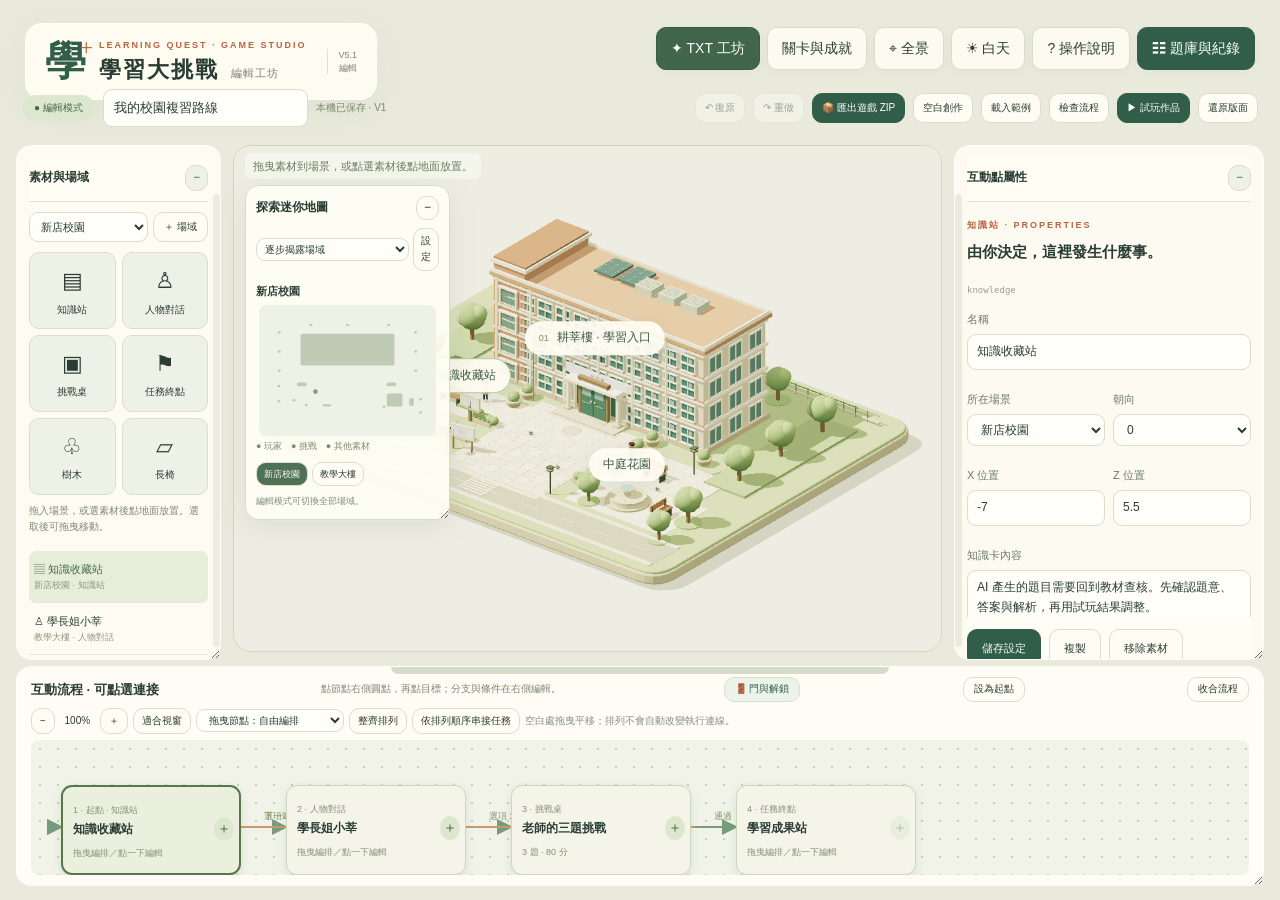
==== commit b0f53994: "feat: V5.1 direct doors, compact branding, draggable windows and advanced backups" ====
--- a/index.html
+++ b/index.html
@@ -1,6 +1,6 @@
-<!doctype html><html lang="zh-Hant"><head><meta charset="utf-8"><meta name="viewport" content="width=device-width,initial-scale=1"><meta name="theme-color" content="#e9eadb"><title>耕莘學習島 · 互動編輯器 V5</title><link rel="stylesheet" href="style.css?v=5.0"><script type="importmap">{"imports":{"three":"./vendor/three.module.js"}}</script><link rel="stylesheet" href="author.css?v=5.0"><link rel="stylesheet" href="workshop.css?v=5.0"><link rel="stylesheet" href="studio.css?v=5.0"></head><body>
+<!doctype html><html lang="zh-Hant"><head><meta charset="utf-8"><meta name="viewport" content="width=device-width,initial-scale=1"><meta name="theme-color" content="#e9eadb"><title>學習大挑戰 · 互動編輯器 V5.1</title><link rel="stylesheet" href="style.css?v=5.1"><script type="importmap">{"imports":{"three":"./vendor/three.module.js"}}</script><link rel="stylesheet" href="author.css?v=5.1"><link rel="stylesheet" href="workshop.css?v=5.1"><link rel="stylesheet" href="studio.css?v=5.1"><link rel="stylesheet" href="v51.css?v=5.1"></head><body>
 <div id="world" aria-label="可探索的立體校園"></div><div id="loading"><div class="load-logo">C<span>+</span></div><p>正在打開你的校園…</p><small>建構場景、光影與學習空間</small></div>
-<header class="brand glass"><span class="emblem">C<span>+</span></span><div><p class="eyebrow">CARDINAL TIEN · LEARNING ISLAND</p><h1>耕莘學習島<span>校園工坊</span></h1></div><span class="version">V5<br>編輯</span></header>
+<header class="brand glass"><span class="emblem">學<span>+</span></span><div><p class="eyebrow">LEARNING QUEST · GAME STUDIO</p><h1>學習大挑戰<span>編輯工坊</span></h1></div><span class="version">V5.1<br>編輯</span></header>
 <div class="top-tools"><button id="openTxtTop" class="primary">✦ TXT 工坊</button><button id="openJourney">關卡與成就</button><button id="home" title="重設鏡頭">⌖ <span>全景</span></button><button id="day" title="切換白天與黃昏">☀ <span>白天</span></button><button id="help">? <span>操作說明</span></button><button id="togglePanel" class="dark">☷ <span>題庫與紀錄</span></button></div>
 <div class="scene-title"><span id="placeCode">01 / XINDIAN CAMPUS</span><h2 id="placeTitle">在熟悉的校園，<br>發現新的自己。</h2><p id="placeNote">走進耕莘樓，開始今天的三題挑戰。</p></div>
 <div id="labels" aria-hidden="true"></div>
@@ -17,4 +17,4 @@
 <dialog id="quizDialog"><div id="quizContent"></div></dialog>
 <dialog id="questionDialog"><button id="cancelQuestion" class="dialog-close" aria-label="取消編輯">×</button><span class="eyebrow">QUESTION WORKSHOP</span><h2>編輯一份好問題。</h2><form id="questionForm"><label>題庫分類<input id="editBank" maxlength="100" value="未分類"></label><label>題目<textarea id="editText" required></textarea></label><div id="editOptions" class="options-grid"></div><div class="options-grid"><label>正確答案<select id="editAnswer"><option>A</option><option>B</option><option>C</option><option>D</option></select></label><label>難度<select id="editDifficulty"><option value="1">1 · 概念辨識</option><option value="2">2 · 情境應用</option><option value="3">3 · 綜合判斷</option></select></label></div><label>答案解析<textarea id="editExplanation" required></textarea></label><label>學長姐提示<input id="editHint"></label><label>教材來源／頁碼<input id="editSource"></label><p id="editError" role="status" class="error"></p><button class="primary wide" type="submit">儲存題目</button></form></dialog>
 <div id="toast" role="status" class="hidden"></div>
-<script type="module" src="ui.js?v=5.0"></script></body></html>
+<script type="module" src="ui.js?v=5.1"></script></body></html>
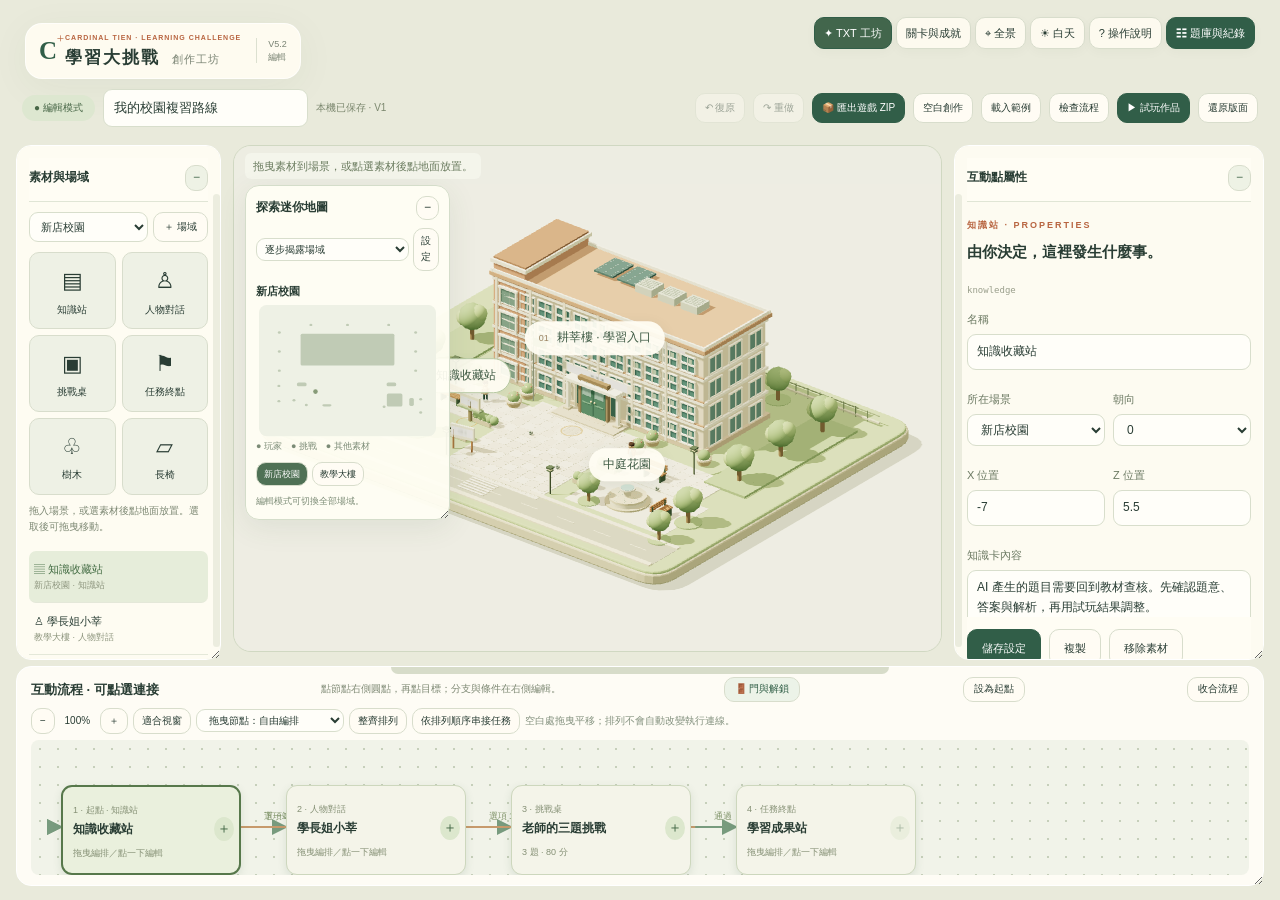
==== commit 055cf195: "Deploy 學習大挑戰 V5.2: branching flow and draggable game windows" ====
--- a/index.html
+++ b/index.html
@@ -1,6 +1,6 @@
-<!doctype html><html lang="zh-Hant"><head><meta charset="utf-8"><meta name="viewport" content="width=device-width,initial-scale=1"><meta name="theme-color" content="#e9eadb"><title>學習大挑戰 · 互動編輯器 V5.1</title><link rel="stylesheet" href="style.css?v=5.1"><script type="importmap">{"imports":{"three":"./vendor/three.module.js"}}</script><link rel="stylesheet" href="author.css?v=5.1"><link rel="stylesheet" href="workshop.css?v=5.1"><link rel="stylesheet" href="studio.css?v=5.1"><link rel="stylesheet" href="v51.css?v=5.1"></head><body>
+<!doctype html><html lang="zh-Hant"><head><meta charset="utf-8"><meta name="viewport" content="width=device-width,initial-scale=1"><meta name="theme-color" content="#e9eadb"><title>學習大挑戰 · 互動編輯器 V5.2</title><link rel="stylesheet" href="style.css?v=5.0"><script type="importmap">{"imports":{"three":"./vendor/three.module.js"}}</script><link rel="stylesheet" href="author.css?v=5.0"><link rel="stylesheet" href="workshop.css?v=5.0"><link rel="stylesheet" href="studio.css?v=5.0"></head><body>
 <div id="world" aria-label="可探索的立體校園"></div><div id="loading"><div class="load-logo">C<span>+</span></div><p>正在打開你的校園…</p><small>建構場景、光影與學習空間</small></div>
-<header class="brand glass"><span class="emblem">學<span>+</span></span><div><p class="eyebrow">LEARNING QUEST · GAME STUDIO</p><h1>學習大挑戰<span>編輯工坊</span></h1></div><span class="version">V5.1<br>編輯</span></header>
+<header class="brand glass"><span class="emblem">C<span>+</span></span><div><p class="eyebrow">CARDINAL TIEN · LEARNING CHALLENGE</p><h1>學習大挑戰<span>創作工坊</span></h1></div><span class="version">V5.2<br>編輯</span></header>
 <div class="top-tools"><button id="openTxtTop" class="primary">✦ TXT 工坊</button><button id="openJourney">關卡與成就</button><button id="home" title="重設鏡頭">⌖ <span>全景</span></button><button id="day" title="切換白天與黃昏">☀ <span>白天</span></button><button id="help">? <span>操作說明</span></button><button id="togglePanel" class="dark">☷ <span>題庫與紀錄</span></button></div>
 <div class="scene-title"><span id="placeCode">01 / XINDIAN CAMPUS</span><h2 id="placeTitle">在熟悉的校園，<br>發現新的自己。</h2><p id="placeNote">走進耕莘樓，開始今天的三題挑戰。</p></div>
 <div id="labels" aria-hidden="true"></div>
@@ -17,4 +17,4 @@
 <dialog id="quizDialog"><div id="quizContent"></div></dialog>
 <dialog id="questionDialog"><button id="cancelQuestion" class="dialog-close" aria-label="取消編輯">×</button><span class="eyebrow">QUESTION WORKSHOP</span><h2>編輯一份好問題。</h2><form id="questionForm"><label>題庫分類<input id="editBank" maxlength="100" value="未分類"></label><label>題目<textarea id="editText" required></textarea></label><div id="editOptions" class="options-grid"></div><div class="options-grid"><label>正確答案<select id="editAnswer"><option>A</option><option>B</option><option>C</option><option>D</option></select></label><label>難度<select id="editDifficulty"><option value="1">1 · 概念辨識</option><option value="2">2 · 情境應用</option><option value="3">3 · 綜合判斷</option></select></label></div><label>答案解析<textarea id="editExplanation" required></textarea></label><label>學長姐提示<input id="editHint"></label><label>教材來源／頁碼<input id="editSource"></label><p id="editError" role="status" class="error"></p><button class="primary wide" type="submit">儲存題目</button></form></dialog>
 <div id="toast" role="status" class="hidden"></div>
-<script type="module" src="ui.js?v=5.1"></script></body></html>
+<script type="module" src="ui.js?v=5.0"></script></body></html>
--- a/style.css
+++ b/style.css
@@ -2,3 +2,16 @@
 :root{--ink:#293d34;--green:#315e48;--sage:#a8b896;--paper:#fffcf4;--line:#dce0d0;--muted:#788272;--orange:#b86541}*{box-sizing:border-box}body{margin:0;background:#e9eadb;color:var(--ink);font:14px/1.65 'Segoe UI','Microsoft JhengHei',sans-serif;overflow:hidden}button,input,select,textarea{font:inherit}button{border:1px solid #d8ddcc;background:var(--paper);color:var(--ink);padding:9px 14px;border-radius:10px;cursor:pointer;transition:background .18s,transform .18s}button:hover{background:#e9efdf;transform:translateY(-1px)}button:disabled{opacity:.4;cursor:default;transform:none}button:focus-visible{outline:3px solid #d99858;outline-offset:3px}.primary,.dark{background:var(--green);color:#fff;border-color:var(--green)}.primary:hover,.dark:hover{background:#244633}.wide{width:100%;display:flex;justify-content:space-between;align-items:center}.hidden{display:none!important}.glass{background:#fffcf2ed;border:1px solid #ffffffb0;box-shadow:0 8px 40px #3046300d;backdrop-filter:blur(16px)}#world{position:fixed;inset:0}#world canvas{width:100%;height:100%;display:block;touch-action:none}header.brand{position:absolute;top:23px;left:25px;display:flex;align-items:center;gap:13px;padding:15px 19px;border-radius:17px}.emblem{font:700 41px Georgia,serif;color:var(--green);position:relative;line-height:1}.emblem span{font:24px Georgia;position:absolute;right:-7px;top:-7px;color:var(--orange)}h1{font-size:22px;line-height:1.3;letter-spacing:2px;margin:3px 0 0}h1>span{font-size:11px;font-weight:400;letter-spacing:1px;margin-left:12px;color:var(--muted)}h2{font-size:27px;line-height:1.5;margin:12px 0 18px;letter-spacing:.5px}h3{font-size:18px;margin:10px 0}p{margin:8px 0 15px}.eyebrow{font:600 9px/1.5 'Segoe UI',sans-serif;letter-spacing:2px;color:var(--orange);margin:0}.version{font-size:9px;line-height:1.4;color:var(--muted);border-left:1px solid var(--line);padding-left:11px;margin-left:7px}.top-tools{position:absolute;right:25px;top:27px;display:flex;gap:7px}.top-tools button{box-shadow:0 3px 12px #243d2b08;background:#fffcf1ed}.top-tools button.dark{background:var(--green)}.scene-title{position:absolute;left:32px;top:145px;pointer-events:none}.scene-title>span{font:600 10px/1.5 monospace;letter-spacing:2px;color:#849077}.scene-title h2{font-size:30px;line-height:1.5;margin:12px 0 10px;font-weight:500;letter-spacing:3px;text-shadow:0 2px 15px #f9faeb}.scene-title p{color:#6c7e66;font-size:12px}.mission{position:absolute;bottom:105px;left:26px;width:270px;padding:19px;border-radius:16px}.mission-top{display:flex;align-items:center;gap:5px}.mission-top .eyebrow{flex:1}.mission-top small{font-size:10px;color:var(--muted)}.dot,.green-dot{width:5px;height:5px;border-radius:50%;background:#78986b;display:inline-block}.mission h3{font-size:17px;letter-spacing:1px}.mission p{font-size:12px;color:#7e8777;margin-bottom:16px}.steps{display:flex;align-items:center;gap:5px;margin-bottom:17px;font-size:10px;color:#a3ab99}.steps i{height:1px;background:var(--line);flex:1}.steps .on{color:var(--green);font-weight:700}.bottom-bar{position:absolute;bottom:27px;left:50%;transform:translateX(-50%);border-radius:50px;padding:6px 9px 6px 18px;display:flex;align-items:center;gap:17px;white-space:nowrap;font-size:11px}.bottom-bar .desktop{color:var(--muted)}.bottom-bar button{border:0;border-radius:40px;padding:6px 12px;background:#e9eddd;font-size:11px}.scene-disclaimer{position:absolute;bottom:7px;left:27px;color:#76836e;font-size:9px}.label{position:absolute;transform:translate(-50%,-100%);pointer-events:none;white-space:nowrap;background:#fffdf4ee;padding:7px 14px;border-radius:30px;font-size:12px;box-shadow:0 4px 15px #36543c15;color:#3c5842;transition:opacity .3s}.label small{font-size:9px;color:#9b8361;margin-right:5px}.label .status{width:5px;height:5px;border-radius:50%;background:#c99459;display:inline-block;margin-right:6px}#interaction{position:absolute;bottom:100px;left:50%;transform:translateX(-30%);display:flex;align-items:center;gap:25px;padding:16px 22px;border-radius:16px;max-width:600px}#interaction h3{margin:3px 0}#interaction p{font-size:12px;color:var(--muted);margin:0}#interaction button{white-space:nowrap}.dpad{position:absolute;bottom:109px;right:26px;display:flex;flex-direction:column;align-items:center;gap:4px}.dpad div{display:flex;gap:4px}.dpad button{width:37px;height:35px;padding:0;background:#fffcf2b0;color:#667c5f;border-color:#ffffff70}.dpad>button{margin-bottom:0}#panel{position:absolute;right:15px;top:88px;bottom:88px;width:405px;border:1px solid #fff;border-radius:19px;background:#fffcf6f7;backdrop-filter:blur(22px);box-shadow:0 15px 75px #203e2c26;display:flex;flex-direction:column;z-index:5}.panel-head{display:flex;align-items:flex-start;justify-content:space-between;padding:23px 23px 12px}.panel-head h2{font-size:20px;margin:7px 0}.panel-head button{border:0;font-size:23px;line-height:1;padding:0;background:transparent}.tabs{display:flex;border-bottom:1px solid var(--line);margin:0 23px}.tabs button{flex:1;border:0;border-radius:0;padding:10px 0;background:transparent;color:var(--muted);font-size:12px}.tabs button.active{color:var(--green);border-bottom:2px solid var(--green);font-weight:700}.panel-content{padding:21px 23px;overflow-y:auto;flex:1;scrollbar-width:thin}.bank-summary{display:flex;justify-content:space-between;align-items:center;margin:0 0 16px}.bank-summary strong{font:32px Georgia,serif}.bank-summary small{font:9px monospace;color:#9c927c}.note{padding:12px 14px;border-radius:10px;background:#eff1e5;font-size:11px;color:#7a836e;margin:14px 0;line-height:1.8}.row{display:flex;gap:8px;flex-wrap:wrap;align-items:center}.row button{font-size:12px}.question-card{padding:17px 0;border-bottom:1px solid var(--line)}.question-card .number{font:italic 16px Georgia,serif;color:var(--orange);margin-right:8px}.question-card b{font-size:13px;font-weight:600}.question-card p{font-size:11px;color:var(--muted);margin:8px 0}.question-card button{padding:3px 9px;border:0;background:#eff0e6;font-size:10px}.tag{font-size:9px;background:#e8eddd;border-radius:12px;padding:2px 7px;display:inline-block;color:#718263}.settings{padding:15px 0}.settings h3{font-size:15px}.settings small{font-size:10px;color:var(--muted);display:block;margin:12px 0}label{display:block;font-size:12px;color:#6b7962;margin:12px 0}input:not([type=checkbox]),textarea,select{display:block;width:100%;padding:10px 12px;border:1px solid #d8decc;border-radius:9px;background:#fffef9;color:var(--ink);margin-top:6px;outline:none}input:focus,textarea:focus,select:focus{border-color:#7f9c74}textarea{min-height:135px;resize:vertical}.check{display:flex;gap:8px;align-items:center}input[type=checkbox]{accent-color:var(--green)}.muted{color:var(--muted)}.small{font-size:11px}.upload{display:flex;flex-direction:column;align-items:center;border:1px dashed #becab0;border-radius:13px;padding:19px;cursor:pointer;background:#f5f6ed;color:var(--green)}.upload>span{font-size:25px}.upload small{font-size:10px;color:var(--muted);margin-top:3px}.upload input{width:100%;font-size:10px;margin-top:10px}.error{color:#ad593f}#importMessage{font-size:12px;color:var(--orange)}.record{padding:16px 0;border-bottom:1px solid var(--line)}.record strong{font:30px Georgia}.record summary{cursor:pointer;color:var(--green);font-size:11px}.record p{font-size:11px}.record small{color:var(--muted)}dialog{border:1px solid #fff6;border-radius:23px;padding:34px;background:var(--paper);color:var(--ink);width:min(650px,94vw);max-height:90vh;box-shadow:0 20px 100px #29493433;overflow:auto}dialog::backdrop{background:#213f344d;backdrop-filter:blur(6px)}.dialog-close{position:absolute;right:20px;top:16px;font-size:23px;line-height:1;border:0;padding:4px;background:transparent}#welcome h2{font-size:30px;margin-top:14px}#welcome>p{color:#76806e;font-size:13px}.help-grid{display:grid;grid-template-columns:1fr 1fr;gap:13px;margin:24px 0}.help-grid div{padding:14px;border-radius:12px;background:#eff1e5}.help-grid b{font-size:13px}.help-grid p{font-size:11px;color:var(--muted);margin-bottom:0}.options-grid{display:grid;grid-template-columns:1fr 1fr;gap:12px}#questionDialog h2{font-size:24px}#questionDialog textarea{min-height:78px}.quiz-top{display:flex;align-items:center;justify-content:space-between}.quiz-top button{padding:4px 9px;font-size:11px}.quiz-progress{display:flex;gap:6px;margin:17px 0 25px}.quiz-progress span{height:3px;background:#e3e7d8;flex:1;border-radius:3px}.quiz-progress span.on{background:#83a374}#quizContent h2{font-size:23px}.answer{display:flex;align-items:center;gap:14px;width:100%;text-align:left;margin:10px 0;padding:14px 16px;background:#fffef9;border-color:#dfe3d4}.answer .letter{display:flex;align-items:center;justify-content:center;flex-shrink:0;width:29px;height:29px;background:#eff1e7;border-radius:7px;font-size:12px}.answer.selected{border-color:var(--green);background:#e9efdf}.answer.is-correct{border-color:#739764;background:#e6efdf}.answer.is-wrong{border-color:#c49072;background:#f9eee4}.feedback{padding:15px 17px;border-radius:12px;background:#eaf0df;margin:17px 0;font-size:13px}.feedback small{display:block;margin-top:9px;color:var(--muted)}.hint-box{padding:12px;border-left:2px solid #c08b53;background:#f4f0df;font-size:12px;margin:12px 0}.score{font:86px/1.15 Georgia,serif;color:var(--green);text-align:center;margin:22px 0 10px}.score small{font:16px 'Segoe UI';margin-left:8px}.result-title{text-align:center}.result-meta{display:flex;justify-content:center;gap:20px;color:var(--muted);font-size:12px;margin-bottom:20px}#toast{position:fixed;bottom:30px;left:50%;transform:translateX(-50%);background:#294b3f;color:white;border-radius:12px;padding:12px 22px;max-width:90vw;box-shadow:0 8px 40px #243f2d33;z-index:30;font-size:13px}#loading{position:fixed;inset:0;background:#e9eadb;display:flex;flex-direction:column;align-items:center;justify-content:center;z-index:50;transition:opacity .5s}.load-logo{font:80px Georgia;color:var(--green)}.load-logo span{font-size:40px;color:var(--orange)}#loading small{color:var(--muted);font-size:11px}#loading p{letter-spacing:3px}body.panel-open .top-tools{right:25px}body.panel-open .label{opacity:0}.webgl-error{max-width:500px;padding:30px;background:var(--paper);border-radius:20px}a{color:var(--green)}@media(min-width:1500px){.scene-title{top:160px}.mission{bottom:125px}}@media(max-width:1000px){header.brand{left:15px;top:15px;padding:12px}.eyebrow{letter-spacing:1px}h1{font-size:19px}h1>span{display:none}.top-tools{top:20px;right:15px}.top-tools button{padding:8px 10px}.scene-title{left:23px;top:120px}.scene-title h2{font-size:24px}.scene-title p{max-width:160px}.mission{left:15px;bottom:100px;width:235px;padding:15px}.bottom-bar .desktop{display:none}#interaction{left:50%;transform:translateX(-10%);max-width:460px;gap:15px}.scene-disclaimer{font-size:8px;left:15px}}@media(max-width:650px){header.brand{gap:9px;top:12px;left:12px;padding:11px 13px}.brand .eyebrow{font-size:7px}.emblem{font-size:32px}.emblem span{font-size:18px}h1{font-size:17px}.version{display:none}.top-tools{top:92px;left:12px;right:auto;gap:5px}.top-tools button{padding:7px 11px;font-size:12px}.scene-title{top:148px;left:17px}.scene-title h2{font-size:22px;line-height:1.4;margin-top:8px}.scene-title p{display:none}.scene-title>span{font-size:8px}.mission{bottom:87px;width:206px;padding:13px}.mission h3{font-size:14px}.mission p{font-size:10px;margin-bottom:9px}.mission .steps{font-size:8px;margin-bottom:10px}.mission .primary{font-size:11px;padding:7px 9px}.mission-top small{font-size:8px}.mission-top .eyebrow{font-size:8px}.bottom-bar{bottom:25px;gap:10px;padding:5px 7px 5px 12px}.bottom-bar button{font-size:10px;padding:5px 8px}.scene-disclaimer{bottom:5px;font-size:7px}.dpad{bottom:95px;right:15px}#interaction{bottom:275px;left:12px;right:12px;transform:none;max-width:none;padding:13px 15px;gap:10px;justify-content:space-between}#interaction h3{font-size:14px}#interaction p{font-size:10px}#interaction .eyebrow{font-size:8px}#interaction button{font-size:11px;padding:9px}#panel{left:8px;right:8px;top:145px;bottom:15px;width:auto}.panel-head{padding:17px}.panel-head h2{font-size:18px}.tabs{margin:0 17px}.panel-content{padding:15px 17px}.help-grid{gap:8px}.help-grid div{padding:10px}dialog{padding:25px 21px}#welcome h2{font-size:23px}.options-grid{gap:8px}.label{font-size:10px;padding:5px 10px}.scene-title{pointer-events:none}body.panel-open .mission,body.panel-open .scene-title,body.panel-open .dpad{visibility:hidden}}
 
 @media(max-width:650px) and (max-height:650px){.scene-title{top:145px}.scene-title h2{display:none}.mission{width:182px;bottom:87px;padding:11px}.mission-top .eyebrow{font-size:7px}.mission h3{font-size:12px;margin:5px 0 8px}.mission p,.mission .steps{display:none}.mission .primary{font-size:10px}.mission #indoorStops{gap:4px}.mission #indoorStops button{padding:4px;font-size:9px}#interaction{bottom:235px;padding:10px}.dpad{right:10px;bottom:96px}.dpad button{width:30px;height:30px}.scene-disclaimer{max-width:92vw;line-height:1.1}}
+/* V5.1: compact top chrome, draggable window headers and advanced backups. */
+.brand{padding:9px 13px!important;gap:8px!important}
+.brand .emblem{font-size:25px!important;line-height:1!important}
+.brand .emblem span{font-size:13px!important}
+.brand h1{font-size:17px!important}
+.brand .eyebrow{font-size:7px!important;letter-spacing:1px!important}
+.top-tools{gap:4px!important;top:17px!important}
+.top-tools button{padding:6px 9px!important;font-size:11px!important}
+dialog h2,dialog .eyebrow,#interaction h3,#panel .panel-head{cursor:grab;touch-action:none}
+.advanced-backup{margin:12px 0;padding:10px;border:1px solid #c5d2bf;border-radius:10px;background:#eff3e9}
+.advanced-backup summary{cursor:pointer;font-weight:650;color:#365e48;font-size:12px}
+.advanced-backup p{font-size:11px;color:#687764}
+.advanced-backup button{margin-top:7px}
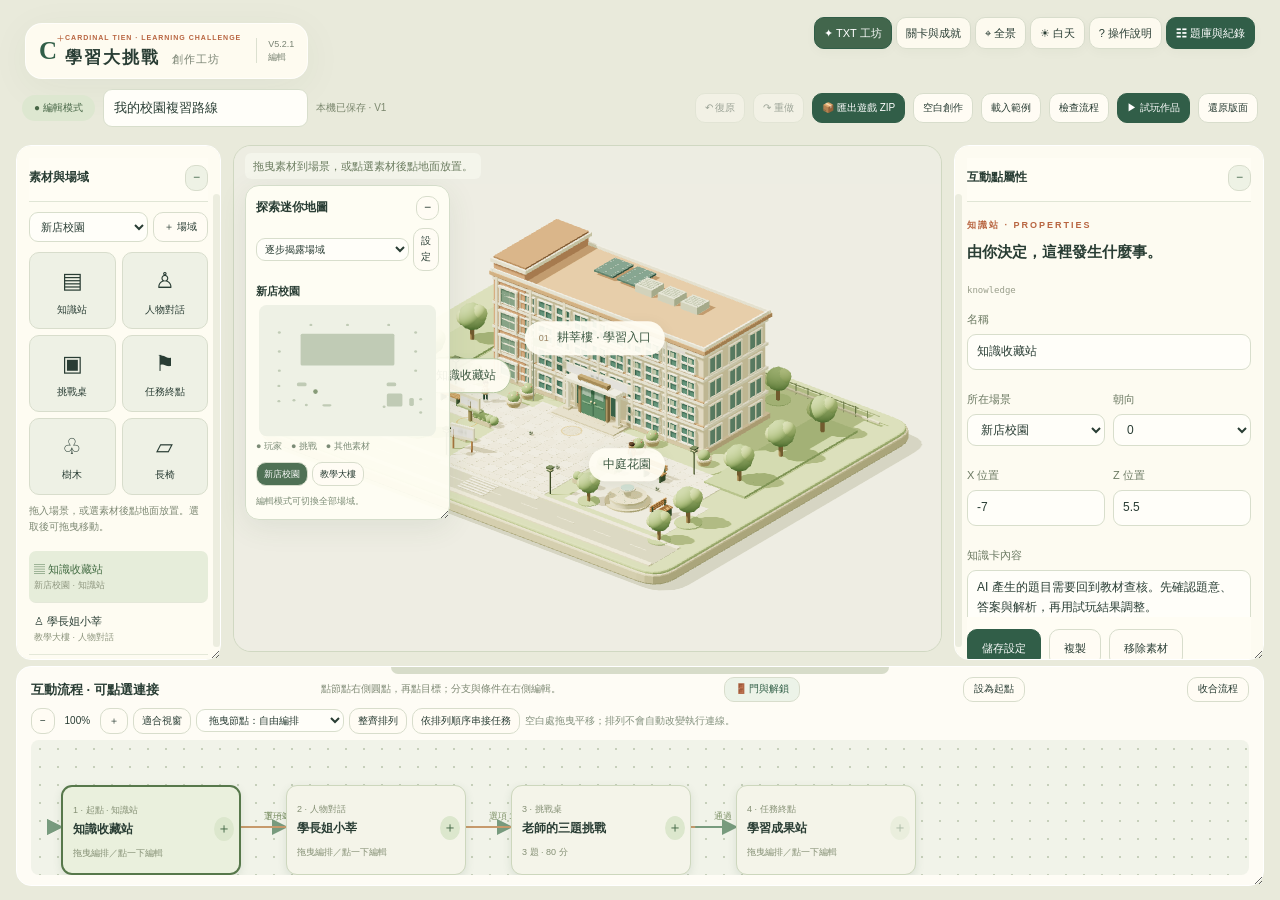
==== commit c8af726f: "Deploy 學習大挑戰 V5.2.1 branch options fix" ====
--- a/index.html
+++ b/index.html
@@ -1,6 +1,6 @@
-<!doctype html><html lang="zh-Hant"><head><meta charset="utf-8"><meta name="viewport" content="width=device-width,initial-scale=1"><meta name="theme-color" content="#e9eadb"><title>學習大挑戰 · 互動編輯器 V5.2</title><link rel="stylesheet" href="style.css?v=5.0"><script type="importmap">{"imports":{"three":"./vendor/three.module.js"}}</script><link rel="stylesheet" href="author.css?v=5.0"><link rel="stylesheet" href="workshop.css?v=5.0"><link rel="stylesheet" href="studio.css?v=5.0"></head><body>
+<!doctype html><html lang="zh-Hant"><head><meta charset="utf-8"><meta name="viewport" content="width=device-width,initial-scale=1"><meta name="theme-color" content="#e9eadb"><title>學習大挑戰 · 互動編輯器 V5.2.1</title><link rel="stylesheet" href="style.css?v=5.2.1"><script type="importmap">{"imports":{"three":"./vendor/three.module.js"}}</script><link rel="stylesheet" href="author.css?v=5.2.1"><link rel="stylesheet" href="workshop.css?v=5.2.1"><link rel="stylesheet" href="studio.css?v=5.2.1"></head><body>
 <div id="world" aria-label="可探索的立體校園"></div><div id="loading"><div class="load-logo">C<span>+</span></div><p>正在打開你的校園…</p><small>建構場景、光影與學習空間</small></div>
-<header class="brand glass"><span class="emblem">C<span>+</span></span><div><p class="eyebrow">CARDINAL TIEN · LEARNING CHALLENGE</p><h1>學習大挑戰<span>創作工坊</span></h1></div><span class="version">V5.2<br>編輯</span></header>
+<header class="brand glass"><span class="emblem">C<span>+</span></span><div><p class="eyebrow">CARDINAL TIEN · LEARNING CHALLENGE</p><h1>學習大挑戰<span>創作工坊</span></h1></div><span class="version">V5.2.1<br>編輯</span></header>
 <div class="top-tools"><button id="openTxtTop" class="primary">✦ TXT 工坊</button><button id="openJourney">關卡與成就</button><button id="home" title="重設鏡頭">⌖ <span>全景</span></button><button id="day" title="切換白天與黃昏">☀ <span>白天</span></button><button id="help">? <span>操作說明</span></button><button id="togglePanel" class="dark">☷ <span>題庫與紀錄</span></button></div>
 <div class="scene-title"><span id="placeCode">01 / XINDIAN CAMPUS</span><h2 id="placeTitle">在熟悉的校園，<br>發現新的自己。</h2><p id="placeNote">走進耕莘樓，開始今天的三題挑戰。</p></div>
 <div id="labels" aria-hidden="true"></div>
@@ -17,4 +17,4 @@
 <dialog id="quizDialog"><div id="quizContent"></div></dialog>
 <dialog id="questionDialog"><button id="cancelQuestion" class="dialog-close" aria-label="取消編輯">×</button><span class="eyebrow">QUESTION WORKSHOP</span><h2>編輯一份好問題。</h2><form id="questionForm"><label>題庫分類<input id="editBank" maxlength="100" value="未分類"></label><label>題目<textarea id="editText" required></textarea></label><div id="editOptions" class="options-grid"></div><div class="options-grid"><label>正確答案<select id="editAnswer"><option>A</option><option>B</option><option>C</option><option>D</option></select></label><label>難度<select id="editDifficulty"><option value="1">1 · 概念辨識</option><option value="2">2 · 情境應用</option><option value="3">3 · 綜合判斷</option></select></label></div><label>答案解析<textarea id="editExplanation" required></textarea></label><label>學長姐提示<input id="editHint"></label><label>教材來源／頁碼<input id="editSource"></label><p id="editError" role="status" class="error"></p><button class="primary wide" type="submit">儲存題目</button></form></dialog>
 <div id="toast" role="status" class="hidden"></div>
-<script type="module" src="ui.js?v=5.0"></script></body></html>
+<script type="module" src="ui.js?v=5.2.1"></script></body></html>
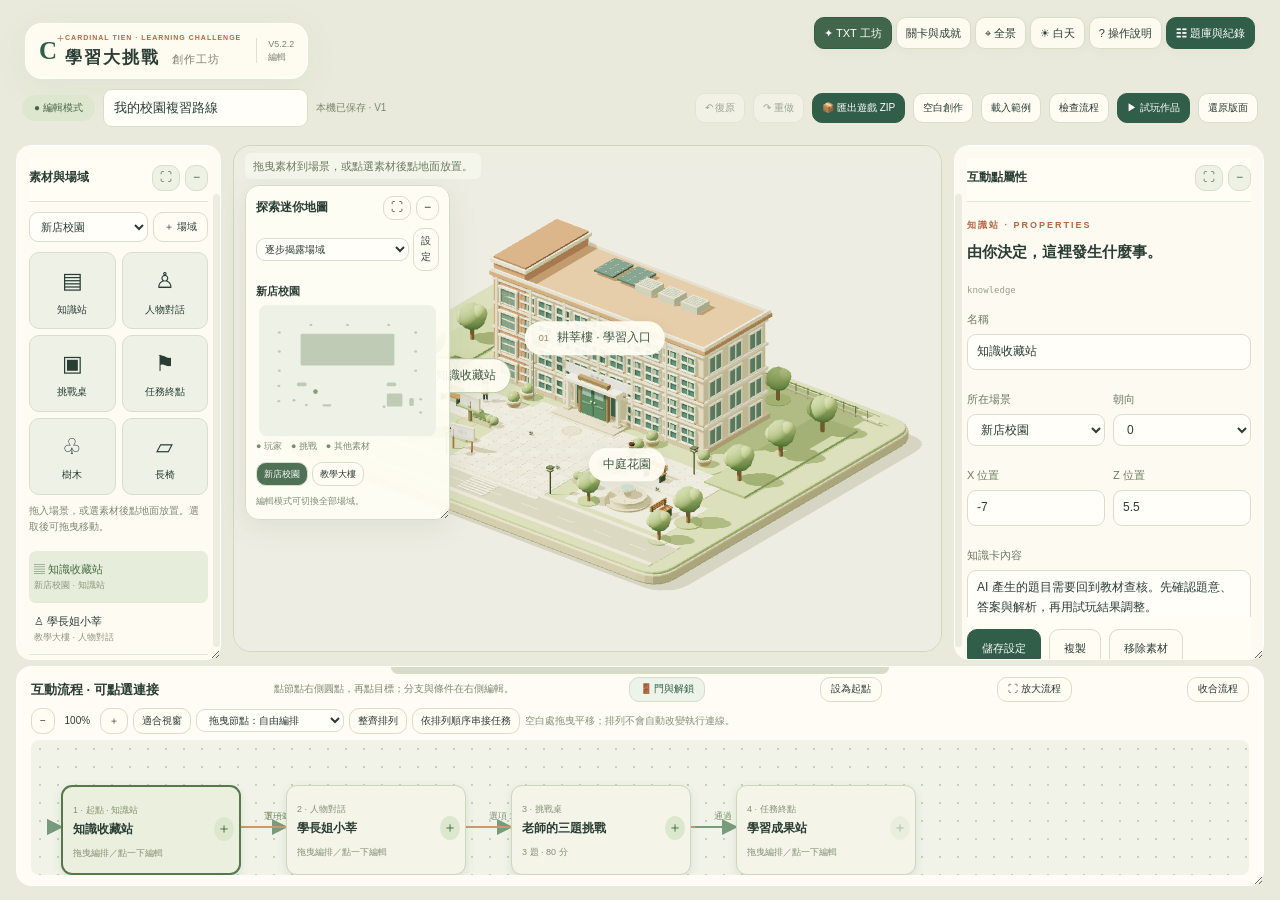
==== commit 047c4f3d: "Deploy 學習大挑戰 V5.2.2 portal destinations and game UI fixes Update editor, exported player, door desti" ====
--- a/index.html
+++ b/index.html
@@ -1,6 +1,6 @@
-<!doctype html><html lang="zh-Hant"><head><meta charset="utf-8"><meta name="viewport" content="width=device-width,initial-scale=1"><meta name="theme-color" content="#e9eadb"><title>學習大挑戰 · 互動編輯器 V5.2.1</title><link rel="stylesheet" href="style.css?v=5.2.1"><script type="importmap">{"imports":{"three":"./vendor/three.module.js"}}</script><link rel="stylesheet" href="author.css?v=5.2.1"><link rel="stylesheet" href="workshop.css?v=5.2.1"><link rel="stylesheet" href="studio.css?v=5.2.1"></head><body>
+<!doctype html><html lang="zh-Hant"><head><meta charset="utf-8"><meta name="viewport" content="width=device-width,initial-scale=1"><meta name="theme-color" content="#e9eadb"><title>學習大挑戰 · 互動編輯器 V5.2.2</title><link rel="stylesheet" href="style.css?v=5.2.2"><script type="importmap">{"imports":{"three":"./vendor/three.module.js"}}</script><link rel="stylesheet" href="author.css?v=5.2.2"><link rel="stylesheet" href="workshop.css?v=5.2.2"><link rel="stylesheet" href="studio.css?v=5.2.2"><link rel="stylesheet" href="v522-fixes.css?v=5.2.2"></head><body>
 <div id="world" aria-label="可探索的立體校園"></div><div id="loading"><div class="load-logo">C<span>+</span></div><p>正在打開你的校園…</p><small>建構場景、光影與學習空間</small></div>
-<header class="brand glass"><span class="emblem">C<span>+</span></span><div><p class="eyebrow">CARDINAL TIEN · LEARNING CHALLENGE</p><h1>學習大挑戰<span>創作工坊</span></h1></div><span class="version">V5.2.1<br>編輯</span></header>
+<header class="brand glass"><span class="emblem">C<span>+</span></span><div><p class="eyebrow">CARDINAL TIEN · LEARNING CHALLENGE</p><h1>學習大挑戰<span>創作工坊</span></h1></div><span class="version">V5.2.2<br>編輯</span></header>
 <div class="top-tools"><button id="openTxtTop" class="primary">✦ TXT 工坊</button><button id="openJourney">關卡與成就</button><button id="home" title="重設鏡頭">⌖ <span>全景</span></button><button id="day" title="切換白天與黃昏">☀ <span>白天</span></button><button id="help">? <span>操作說明</span></button><button id="togglePanel" class="dark">☷ <span>題庫與紀錄</span></button></div>
 <div class="scene-title"><span id="placeCode">01 / XINDIAN CAMPUS</span><h2 id="placeTitle">在熟悉的校園，<br>發現新的自己。</h2><p id="placeNote">走進耕莘樓，開始今天的三題挑戰。</p></div>
 <div id="labels" aria-hidden="true"></div>
@@ -17,4 +17,4 @@
 <dialog id="quizDialog"><div id="quizContent"></div></dialog>
 <dialog id="questionDialog"><button id="cancelQuestion" class="dialog-close" aria-label="取消編輯">×</button><span class="eyebrow">QUESTION WORKSHOP</span><h2>編輯一份好問題。</h2><form id="questionForm"><label>題庫分類<input id="editBank" maxlength="100" value="未分類"></label><label>題目<textarea id="editText" required></textarea></label><div id="editOptions" class="options-grid"></div><div class="options-grid"><label>正確答案<select id="editAnswer"><option>A</option><option>B</option><option>C</option><option>D</option></select></label><label>難度<select id="editDifficulty"><option value="1">1 · 概念辨識</option><option value="2">2 · 情境應用</option><option value="3">3 · 綜合判斷</option></select></label></div><label>答案解析<textarea id="editExplanation" required></textarea></label><label>學長姐提示<input id="editHint"></label><label>教材來源／頁碼<input id="editSource"></label><p id="editError" role="status" class="error"></p><button class="primary wide" type="submit">儲存題目</button></form></dialog>
 <div id="toast" role="status" class="hidden"></div>
-<script type="module" src="ui.js?v=5.2.1"></script></body></html>
+<script type="module" src="ui.js?v=5.2.2"></script></body></html>
--- a/style.css
+++ b/style.css
@@ -3,6 +3,8 @@
 
 @media(max-width:650px) and (max-height:650px){.scene-title{top:145px}.scene-title h2{display:none}.mission{width:182px;bottom:87px;padding:11px}.mission-top .eyebrow{font-size:7px}.mission h3{font-size:12px;margin:5px 0 8px}.mission p,.mission .steps{display:none}.mission .primary{font-size:10px}.mission #indoorStops{gap:4px}.mission #indoorStops button{padding:4px;font-size:9px}#interaction{bottom:235px;padding:10px}.dpad{right:10px;bottom:96px}.dpad button{width:30px;height:30px}.scene-disclaimer{max-width:92vw;line-height:1.1}}
 /* V5.1: compact top chrome, draggable window headers and advanced backups. */
+/* V5.2.2: gameplay mission panel can be repositioned by its header. */
+.mission .mission-top,.mission h3{cursor:move;touch-action:none;user-select:none}
 .brand{padding:9px 13px!important;gap:8px!important}
 .brand .emblem{font-size:25px!important;line-height:1!important}
 .brand .emblem span{font-size:13px!important}
--- a/v522-fixes.css
+++ b/v522-fixes.css
@@ -0,0 +1,37 @@
+/* Keep the playtest controls above the scene without covering the canvas. */
+body:not(.editing) .author-play-buttons{top:70px;right:24px;z-index:6}
+
+/* The exported, offline game is for playing, not editing. */
+body.offline-student #openJourney,
+body.offline-student #openTxtTop,
+body.offline-student #togglePanel,
+body.offline-student #openTxt,
+body.offline-student .author-bar,
+body.offline-student .author-play-buttons{display:none!important}
+
+body.offline-student .mission .mission-top,
+body.offline-student .mission h3{cursor:move;touch-action:none}
+
+@media(max-width:750px){
+ body:not(.editing) .author-play-buttons{top:132px;right:10px;left:10px;justify-content:flex-end;flex-wrap:wrap}
+ body:not(.editing) .author-play-buttons button{font-size:10px;padding:5px 7px}
+}
+
+/* Single-pane focus mode. Inline drag/resize sizes are restored on exit. */
+body.editing .studio-maximized{
+ position:fixed!important;
+ inset:58px 2vw 2vh 2vw!important;
+ width:96vw!important;
+ height:calc(98vh - 58px)!important;
+ min-width:0!important;
+ max-width:none!important;
+ min-height:0!important;
+ max-height:none!important;
+ z-index:80!important;
+ resize:none!important;
+ overflow:auto!important;
+ background:#fffdf6!important;
+ box-shadow:0 20px 90px #203e2c66!important;
+}
+.studio-maximized .panel-grip,.studio-maximized .mini-grip{position:sticky;top:0;z-index:4;background:#fffdf6}
+.pane-actions{display:inline-flex;gap:5px;align-items:center}
